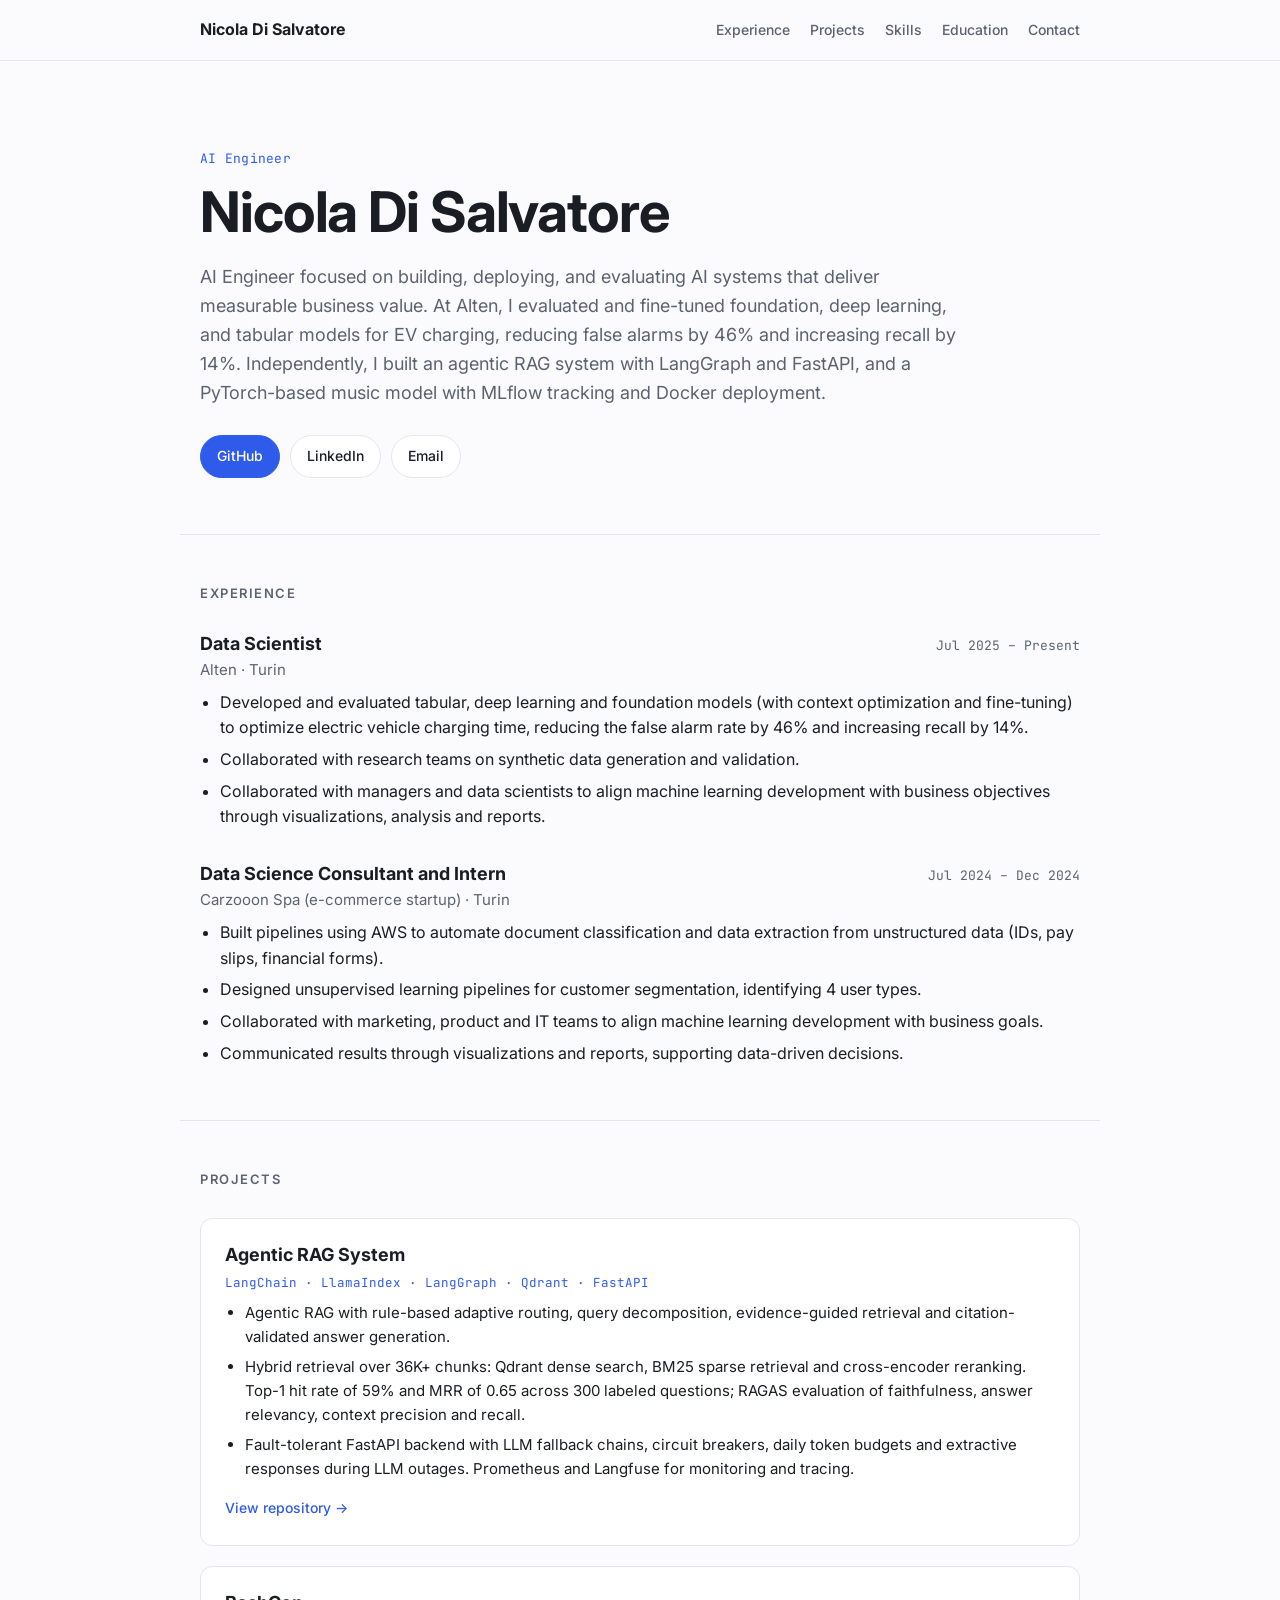
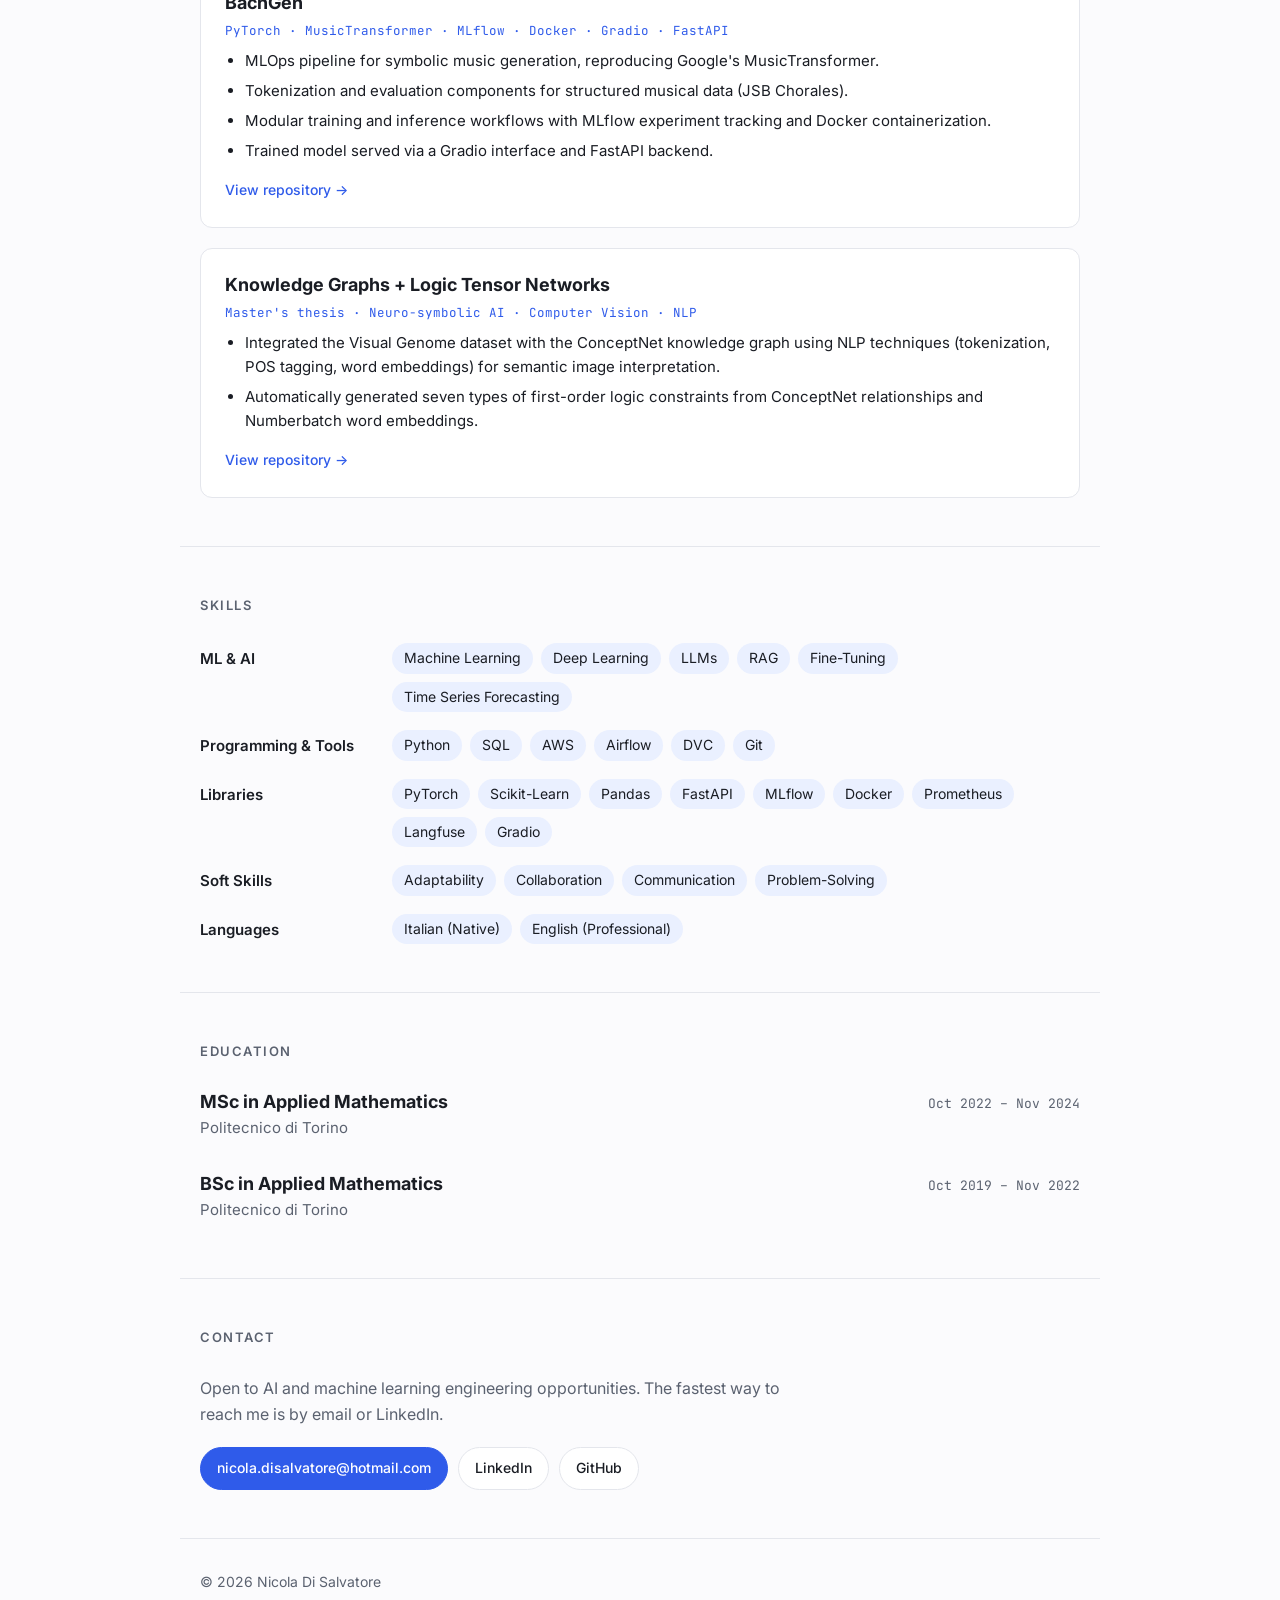
==== index.html @ c32e7ce6 "Added personal website" ====
<!doctype html>
<html lang="en">
<head>
  <meta charset="utf-8">
  <meta name="viewport" content="width=device-width, initial-scale=1">
  <title>Nicola Di Salvatore · AI Engineer</title>
  <meta name="description" content="Nicola Di Salvatore: AI Engineer building, deploying and evaluating AI systems. Data Scientist at Alten, MSc in Applied Mathematics (Politecnico di Torino).">
  <meta property="og:title" content="Nicola Di Salvatore · AI Engineer">
  <meta property="og:description" content="AI Engineer building, deploying and evaluating AI systems: agentic RAG, deep learning, MLOps.">
  <meta property="og:type" content="website">
  <link rel="icon" href="data:image/svg+xml,<svg xmlns='http://www.w3.org/2000/svg' viewBox='0 0 64 64'><rect width='64' height='64' rx='14' fill='%232f5bea'/><text x='50%25' y='54%25' dominant-baseline='middle' text-anchor='middle' font-family='Arial,sans-serif' font-size='28' font-weight='700' fill='white'>ND</text></svg>">
  <link rel="preconnect" href="https://fonts.googleapis.com">
  <link rel="preconnect" href="https://fonts.gstatic.com" crossorigin>
  <link href="https://fonts.googleapis.com/css2?family=Inter:wght@400;500;600;700&family=JetBrains+Mono:wght@500&display=swap" rel="stylesheet">
  <link rel="stylesheet" href="style.css">
</head>
<body>
  <header class="site-header">
    <nav class="nav wrap">
      <a class="brand" href="#top">Nicola Di Salvatore</a>
      <ul class="nav-links">
        <li><a href="#experience">Experience</a></li>
        <li><a href="#projects">Projects</a></li>
        <li><a href="#skills">Skills</a></li>
        <li><a href="#education">Education</a></li>
        <li><a href="#contact">Contact</a></li>
      </ul>
    </nav>
  </header>

  <main id="top">
    <section class="hero wrap">
      <p class="eyebrow">AI Engineer</p>
      <h1>Nicola Di Salvatore</h1>
      <p class="lead">
        AI Engineer focused on building, deploying, and evaluating AI systems that deliver measurable business value.
        At Alten, I evaluated and fine-tuned foundation, deep learning, and tabular models for EV charging,
        reducing false alarms by 46% and increasing recall by 14%. Independently, I built an agentic RAG system
        with LangGraph and FastAPI, and a PyTorch-based music model with MLflow tracking and Docker deployment.
      </p>
      <div class="cta">
        <a class="btn primary" href="https://github.com/NicolaDiSalvatore" target="_blank" rel="noopener">GitHub</a>
        <a class="btn" href="https://www.linkedin.com/in/nicola-di-salvatore/" target="_blank" rel="noopener">LinkedIn</a>
        <a class="btn" href="mailto:nicola.disalvatore@hotmail.com">Email</a>
      </div>
    </section>

    <section id="experience" class="section wrap">
      <h2>Experience</h2>

      <article class="entry">
        <div class="entry-head">
          <div>
            <h3>Data Scientist</h3>
            <p class="org">Alten · Turin</p>
          </div>
          <span class="date">Jul 2025 – Present</span>
        </div>
        <ul>
          <li>Developed and evaluated tabular, deep learning and foundation models (with context optimization and fine-tuning) to optimize electric vehicle charging time, reducing the false alarm rate by 46% and increasing recall by 14%.</li>
          <li>Collaborated with research teams on synthetic data generation and validation.</li>
          <li>Collaborated with managers and data scientists to align machine learning development with business objectives through visualizations, analysis and reports.</li>
        </ul>
      </article>

      <article class="entry">
        <div class="entry-head">
          <div>
            <h3>Data Science Consultant and Intern</h3>
            <p class="org">Carzooon Spa (e-commerce startup) · Turin</p>
          </div>
          <span class="date">Jul 2024 – Dec 2024</span>
        </div>
        <ul>
          <li>Built pipelines using AWS to automate document classification and data extraction from unstructured data (IDs, pay slips, financial forms).</li>
          <li>Designed unsupervised learning pipelines for customer segmentation, identifying 4 user types.</li>
          <li>Collaborated with marketing, product and IT teams to align machine learning development with business goals.</li>
          <li>Communicated results through visualizations and reports, supporting data-driven decisions.</li>
        </ul>
      </article>
    </section>

    <section id="projects" class="section wrap">
      <h2>Projects</h2>
      <div class="cards">
        <article class="card">
          <h3><a href="https://github.com/NicolaDiSalvatore/agentic-RAG-system" target="_blank" rel="noopener">Agentic RAG System</a></h3>
          <p class="stack">LangChain · LlamaIndex · LangGraph · Qdrant · FastAPI</p>
          <ul>
            <li>Agentic RAG with rule-based adaptive routing, query decomposition, evidence-guided retrieval and citation-validated answer generation.</li>
            <li>Hybrid retrieval over 36K+ chunks: Qdrant dense search, BM25 sparse retrieval and cross-encoder reranking. Top-1 hit rate of 59% and MRR of 0.65 across 300 labeled questions; RAGAS evaluation of faithfulness, answer relevancy, context precision and recall.</li>
            <li>Fault-tolerant FastAPI backend with LLM fallback chains, circuit breakers, daily token budgets and extractive responses during LLM outages. Prometheus and Langfuse for monitoring and tracing.</li>
          </ul>
          <a class="repo" href="https://github.com/NicolaDiSalvatore/agentic-RAG-system" target="_blank" rel="noopener">View repository →</a>
        </article>

        <article class="card">
          <h3><a href="https://github.com/NicolaDiSalvatore/BachGen" target="_blank" rel="noopener">BachGen</a></h3>
          <p class="stack">PyTorch · MusicTransformer · MLflow · Docker · Gradio · FastAPI</p>
          <ul>
            <li>MLOps pipeline for symbolic music generation, reproducing Google's MusicTransformer.</li>
            <li>Tokenization and evaluation components for structured musical data (JSB Chorales).</li>
            <li>Modular training and inference workflows with MLflow experiment tracking and Docker containerization.</li>
            <li>Trained model served via a Gradio interface and FastAPI backend.</li>
          </ul>
          <a class="repo" href="https://github.com/NicolaDiSalvatore/BachGen" target="_blank" rel="noopener">View repository →</a>
        </article>

        <article class="card">
          <h3><a href="https://github.com/NicolaDiSalvatore/integrating-knowledge-graphs-with-logic-tensor-networks" target="_blank" rel="noopener">Knowledge Graphs + Logic Tensor Networks</a></h3>
          <p class="stack">Master's thesis · Neuro-symbolic AI · Computer Vision · NLP</p>
          <ul>
            <li>Integrated the Visual Genome dataset with the ConceptNet knowledge graph using NLP techniques (tokenization, POS tagging, word embeddings) for semantic image interpretation.</li>
            <li>Automatically generated seven types of first-order logic constraints from ConceptNet relationships and Numberbatch word embeddings.</li>
          </ul>
          <a class="repo" href="https://github.com/NicolaDiSalvatore/integrating-knowledge-graphs-with-logic-tensor-networks" target="_blank" rel="noopener">View repository →</a>
        </article>
      </div>
    </section>

    <section id="skills" class="section wrap">
      <h2>Skills</h2>
      <dl class="skills">
        <div><dt>ML &amp; AI</dt><dd><span>Machine Learning</span><span>Deep Learning</span><span>LLMs</span><span>RAG</span><span>Fine-Tuning</span><span>Time Series Forecasting</span></dd></div>
        <div><dt>Programming &amp; Tools</dt><dd><span>Python</span><span>SQL</span><span>AWS</span><span>Airflow</span><span>DVC</span><span>Git</span></dd></div>
        <div><dt>Libraries</dt><dd><span>PyTorch</span><span>Scikit-Learn</span><span>Pandas</span><span>FastAPI</span><span>MLflow</span><span>Docker</span><span>Prometheus</span><span>Langfuse</span><span>Gradio</span></dd></div>
        <div><dt>Soft Skills</dt><dd><span>Adaptability</span><span>Collaboration</span><span>Communication</span><span>Problem-Solving</span></dd></div>
        <div><dt>Languages</dt><dd><span>Italian (Native)</span><span>English (Professional)</span></dd></div>
      </dl>
    </section>

    <section id="education" class="section wrap">
      <h2>Education</h2>
      <article class="entry">
        <div class="entry-head">
          <div>
            <h3>MSc in Applied Mathematics</h3>
            <p class="org">Politecnico di Torino</p>
          </div>
          <span class="date">Oct 2022 – Nov 2024</span>
        </div>
      </article>
      <article class="entry">
        <div class="entry-head">
          <div>
            <h3>BSc in Applied Mathematics</h3>
            <p class="org">Politecnico di Torino</p>
          </div>
          <span class="date">Oct 2019 – Nov 2022</span>
        </div>
      </article>
    </section>

    <section id="contact" class="section wrap contact">
      <h2>Contact</h2>
      <p>Open to AI and machine learning engineering opportunities. The fastest way to reach me is by email or LinkedIn.</p>
      <div class="cta">
        <a class="btn primary" href="mailto:nicola.disalvatore@hotmail.com">nicola.disalvatore@hotmail.com</a>
        <a class="btn" href="https://www.linkedin.com/in/nicola-di-salvatore/" target="_blank" rel="noopener">LinkedIn</a>
        <a class="btn" href="https://github.com/NicolaDiSalvatore" target="_blank" rel="noopener">GitHub</a>
      </div>
    </section>
  </main>

  <footer class="footer wrap">
    <p>© <span id="year">2026</span> Nicola Di Salvatore</p>
  </footer>

  <script>document.getElementById('year').textContent = new Date().getFullYear();</script>
</body>
</html>
---- style.css ----
:root {
  --bg: #fbfbfd;
  --surface: #ffffff;
  --text: #1a1d24;
  --muted: #5b6270;
  --border: #e4e6ec;
  --accent: #2f5bea;
  --accent-soft: #eaf0ff;
  --radius: 12px;
  color-scheme: light;
}

@media (prefers-color-scheme: dark) {
  :root {
    --bg: #0f1115;
    --surface: #171a21;
    --text: #e8eaf0;
    --muted: #9aa1b0;
    --border: #262a34;
    --accent: #7c9cff;
    --accent-soft: #1d2540;
    color-scheme: dark;
  }
}

* { box-sizing: border-box; }

html { scroll-behavior: smooth; scroll-padding-top: 72px; }

body {
  margin: 0;
  background: var(--bg);
  color: var(--text);
  font-family: Inter, system-ui, -apple-system, "Segoe UI", Roboto, sans-serif;
  font-size: 16px;
  line-height: 1.6;
  -webkit-font-smoothing: antialiased;
}

a { color: var(--accent); text-decoration: none; }
a:hover { text-decoration: underline; }

.wrap { max-width: 920px; margin: 0 auto; padding: 0 20px; }

/* Header */
.site-header {
  position: sticky; top: 0; z-index: 10;
  background: color-mix(in srgb, var(--bg) 85%, transparent);
  backdrop-filter: blur(8px);
  border-bottom: 1px solid var(--border);
}
.nav { display: flex; align-items: center; justify-content: space-between; height: 60px; gap: 16px; }
.brand { font-weight: 700; color: var(--text); white-space: nowrap; }
.nav-links { display: flex; gap: 20px; list-style: none; margin: 0; padding: 0; }
.nav-links a { color: var(--muted); font-size: 14px; font-weight: 500; }
.nav-links a:hover { color: var(--text); text-decoration: none; }

/* Hero */
.hero { padding: 88px 20px 56px; }
.eyebrow {
  font-family: "JetBrains Mono", ui-monospace, monospace;
  font-size: 13px; color: var(--accent); margin: 0 0 12px; letter-spacing: .02em;
}
h1 { font-size: clamp(36px, 6vw, 56px); line-height: 1.1; margin: 0 0 20px; letter-spacing: -0.02em; }
.lead { font-size: 18px; color: var(--muted); max-width: 70ch; margin: 0 0 28px; }

.cta { display: flex; flex-wrap: wrap; gap: 10px; }
.btn {
  display: inline-block; padding: 9px 16px; border-radius: 999px;
  border: 1px solid var(--border); background: var(--surface);
  color: var(--text); font-weight: 500; font-size: 14px;
  transition: border-color .15s, transform .15s;
}
.btn:hover { border-color: var(--accent); text-decoration: none; transform: translateY(-1px); }
.btn.primary { background: var(--accent); border-color: var(--accent); color: #fff; }
@media (prefers-color-scheme: dark) { .btn.primary { color: #0f1115; } }

/* Sections */
.section { padding: 48px 20px; border-top: 1px solid var(--border); }
h2 {
  font-size: 13px; text-transform: uppercase; letter-spacing: .12em;
  color: var(--muted); margin: 0 0 28px; font-weight: 600;
}
h3 { font-size: 18px; margin: 0; line-height: 1.35; }

.entry { margin-bottom: 32px; }
.entry:last-child { margin-bottom: 0; }
.entry-head { display: flex; justify-content: space-between; align-items: baseline; gap: 16px; margin-bottom: 8px; }
.org { margin: 2px 0 0; color: var(--muted); font-size: 15px; }
.date { font-family: "JetBrains Mono", ui-monospace, monospace; font-size: 13px; color: var(--muted); white-space: nowrap; }
.entry ul, .card ul { margin: 8px 0 0; padding-left: 20px; }
.entry li, .card li { margin-bottom: 6px; }

/* Project cards */
.cards { display: grid; gap: 20px; }
.card {
  background: var(--surface); border: 1px solid var(--border);
  border-radius: var(--radius); padding: 24px;
  transition: border-color .15s;
}
.card:hover { border-color: color-mix(in srgb, var(--accent) 50%, var(--border)); }
.card h3 a { color: var(--text); }
.stack { font-family: "JetBrains Mono", ui-monospace, monospace; font-size: 12.5px; color: var(--accent); margin: 6px 0 4px; }
.card li { font-size: 15px; }
.repo { display: inline-block; margin-top: 10px; font-size: 14px; font-weight: 500; }

/* Skills */
.skills { margin: 0; display: grid; gap: 18px; }
.skills > div { display: grid; grid-template-columns: 180px 1fr; gap: 12px; align-items: start; }
.skills dt { font-weight: 600; font-size: 15px; padding-top: 4px; }
.skills dd { margin: 0; display: flex; flex-wrap: wrap; gap: 8px; }
.skills span {
  background: var(--accent-soft); color: var(--text);
  border-radius: 999px; padding: 4px 12px; font-size: 14px;
}

.contact p { color: var(--muted); max-width: 60ch; margin: 0 0 20px; }

.footer { padding: 32px 20px 48px; color: var(--muted); font-size: 14px; border-top: 1px solid var(--border); }
.footer p { margin: 0; }

/* Mobile */
@media (max-width: 680px) {
  .nav-links { display: none; }
  .hero { padding: 56px 16px 40px; }
  .wrap { padding-left: 16px; padding-right: 16px; }
  .section { padding: 40px 16px; }
  .entry-head { flex-direction: column; gap: 2px; }
  .skills > div { grid-template-columns: 1fr; gap: 8px; }
  .card { padding: 20px; }
}

@media print {
  .site-header, .cta { display: none; }
  body { background: #fff; color: #000; }
  .section { padding: 20px 0; }
}
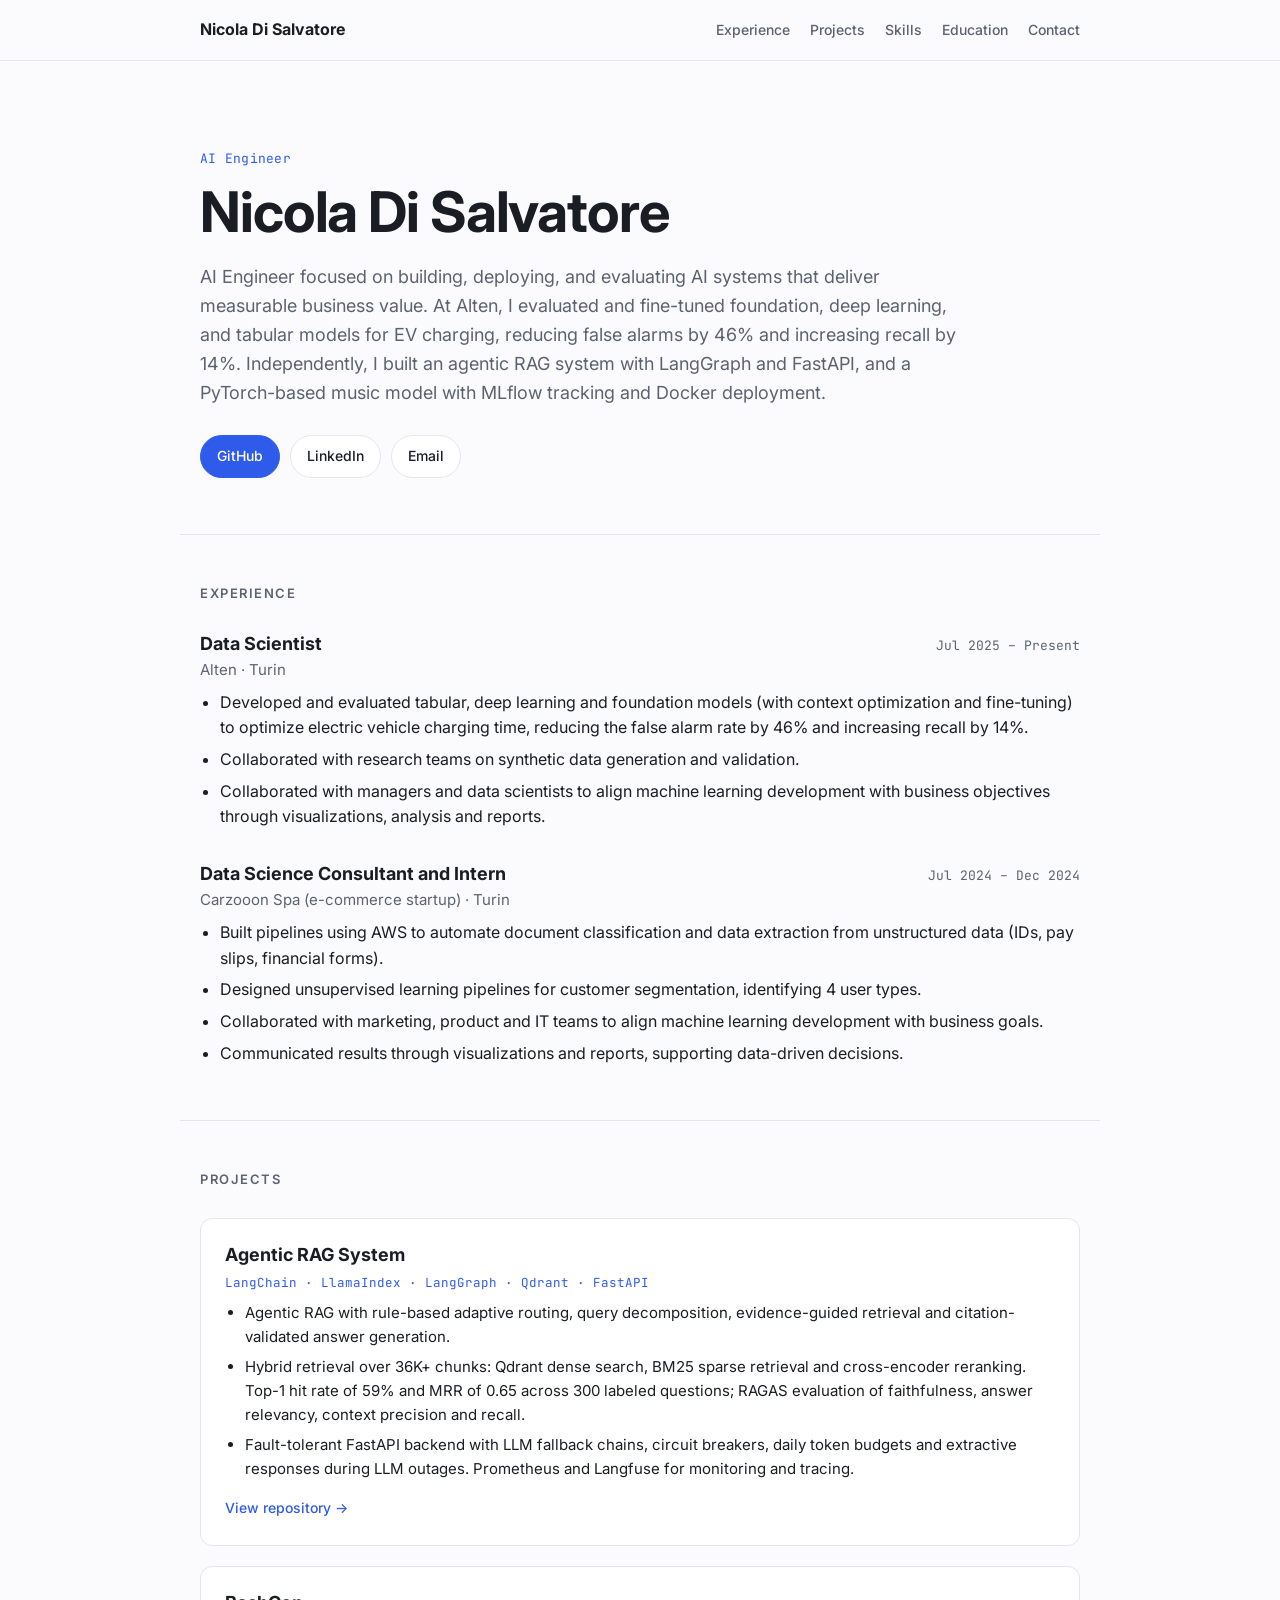
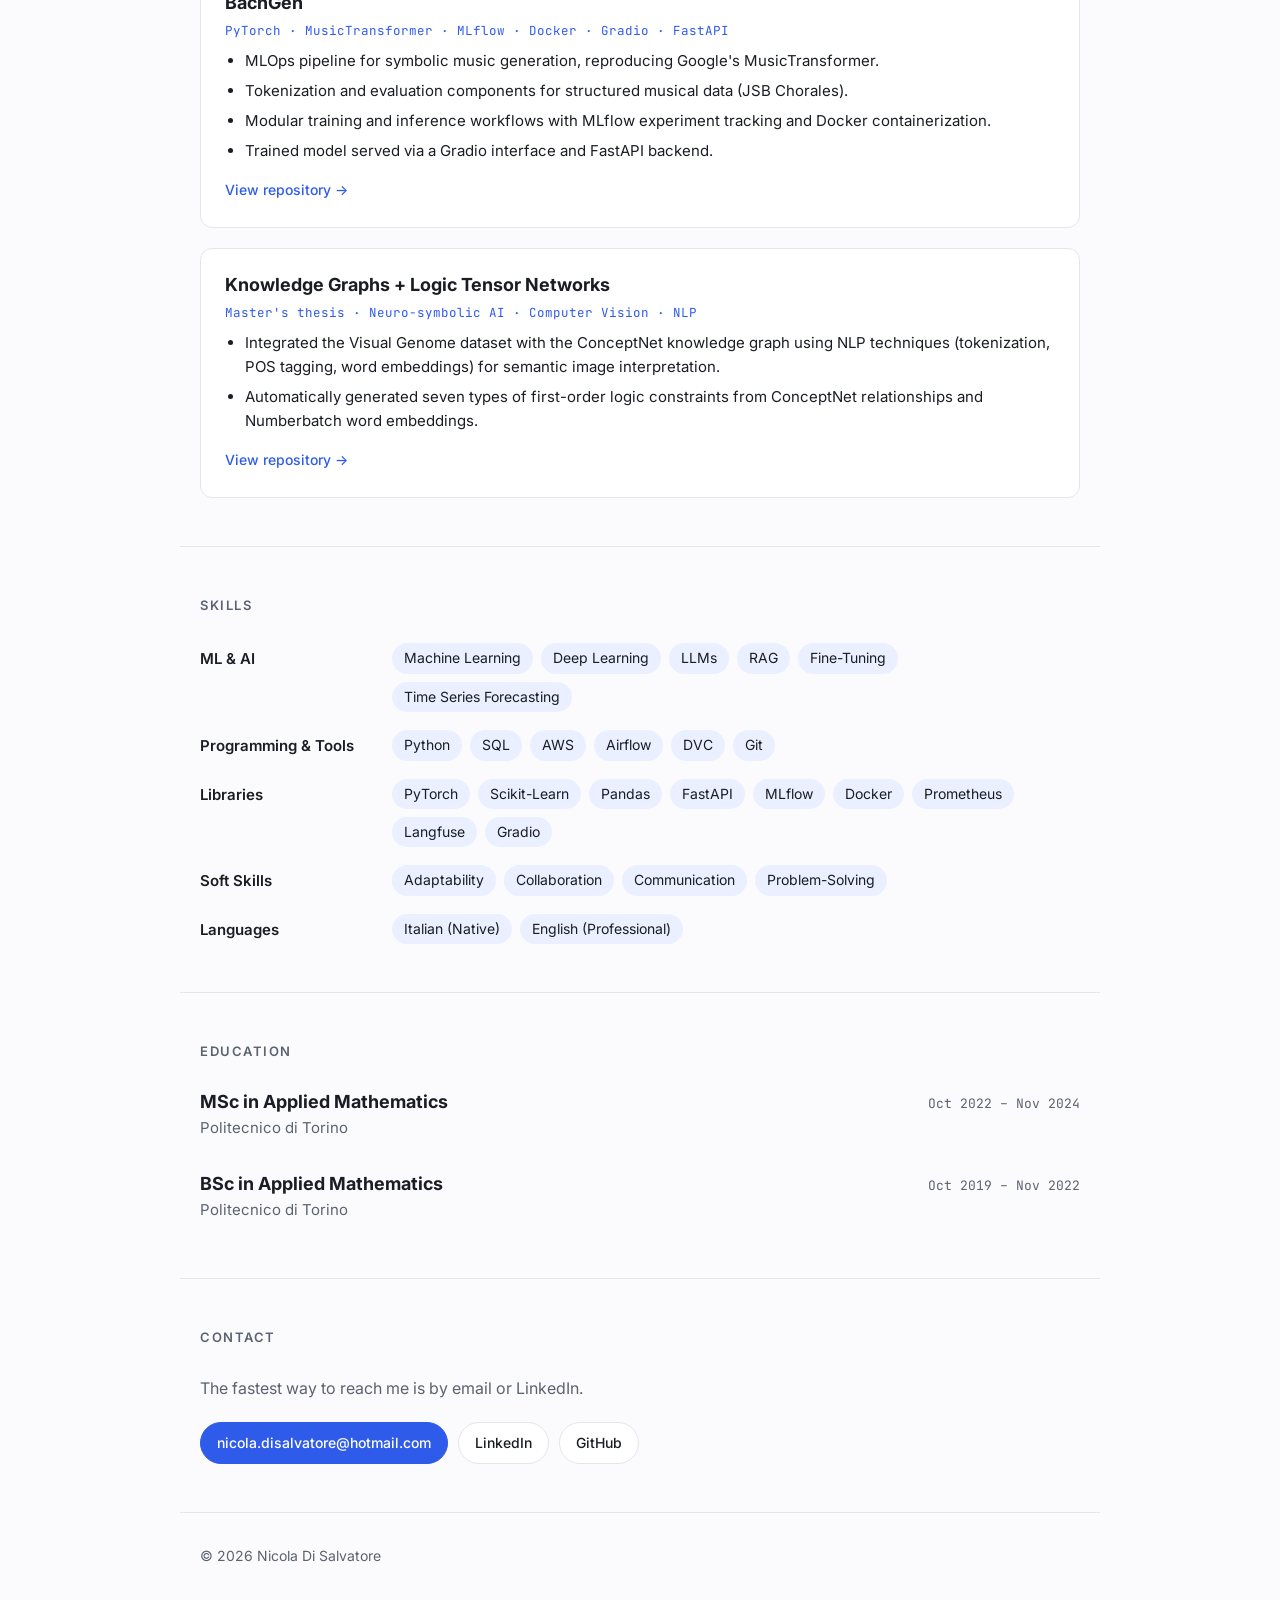
==== commit 5d631795: "Updated website" ====
--- a/index.html
+++ b/index.html
@@ -153,7 +153,7 @@
 
     <section id="contact" class="section wrap contact">
       <h2>Contact</h2>
-      <p>Open to AI and machine learning engineering opportunities. The fastest way to reach me is by email or LinkedIn.</p>
+      <p>The fastest way to reach me is by email or LinkedIn.</p>
       <div class="cta">
         <a class="btn primary" href="mailto:nicola.disalvatore@hotmail.com">nicola.disalvatore@hotmail.com</a>
         <a class="btn" href="https://www.linkedin.com/in/nicola-di-salvatore/" target="_blank" rel="noopener">LinkedIn</a>
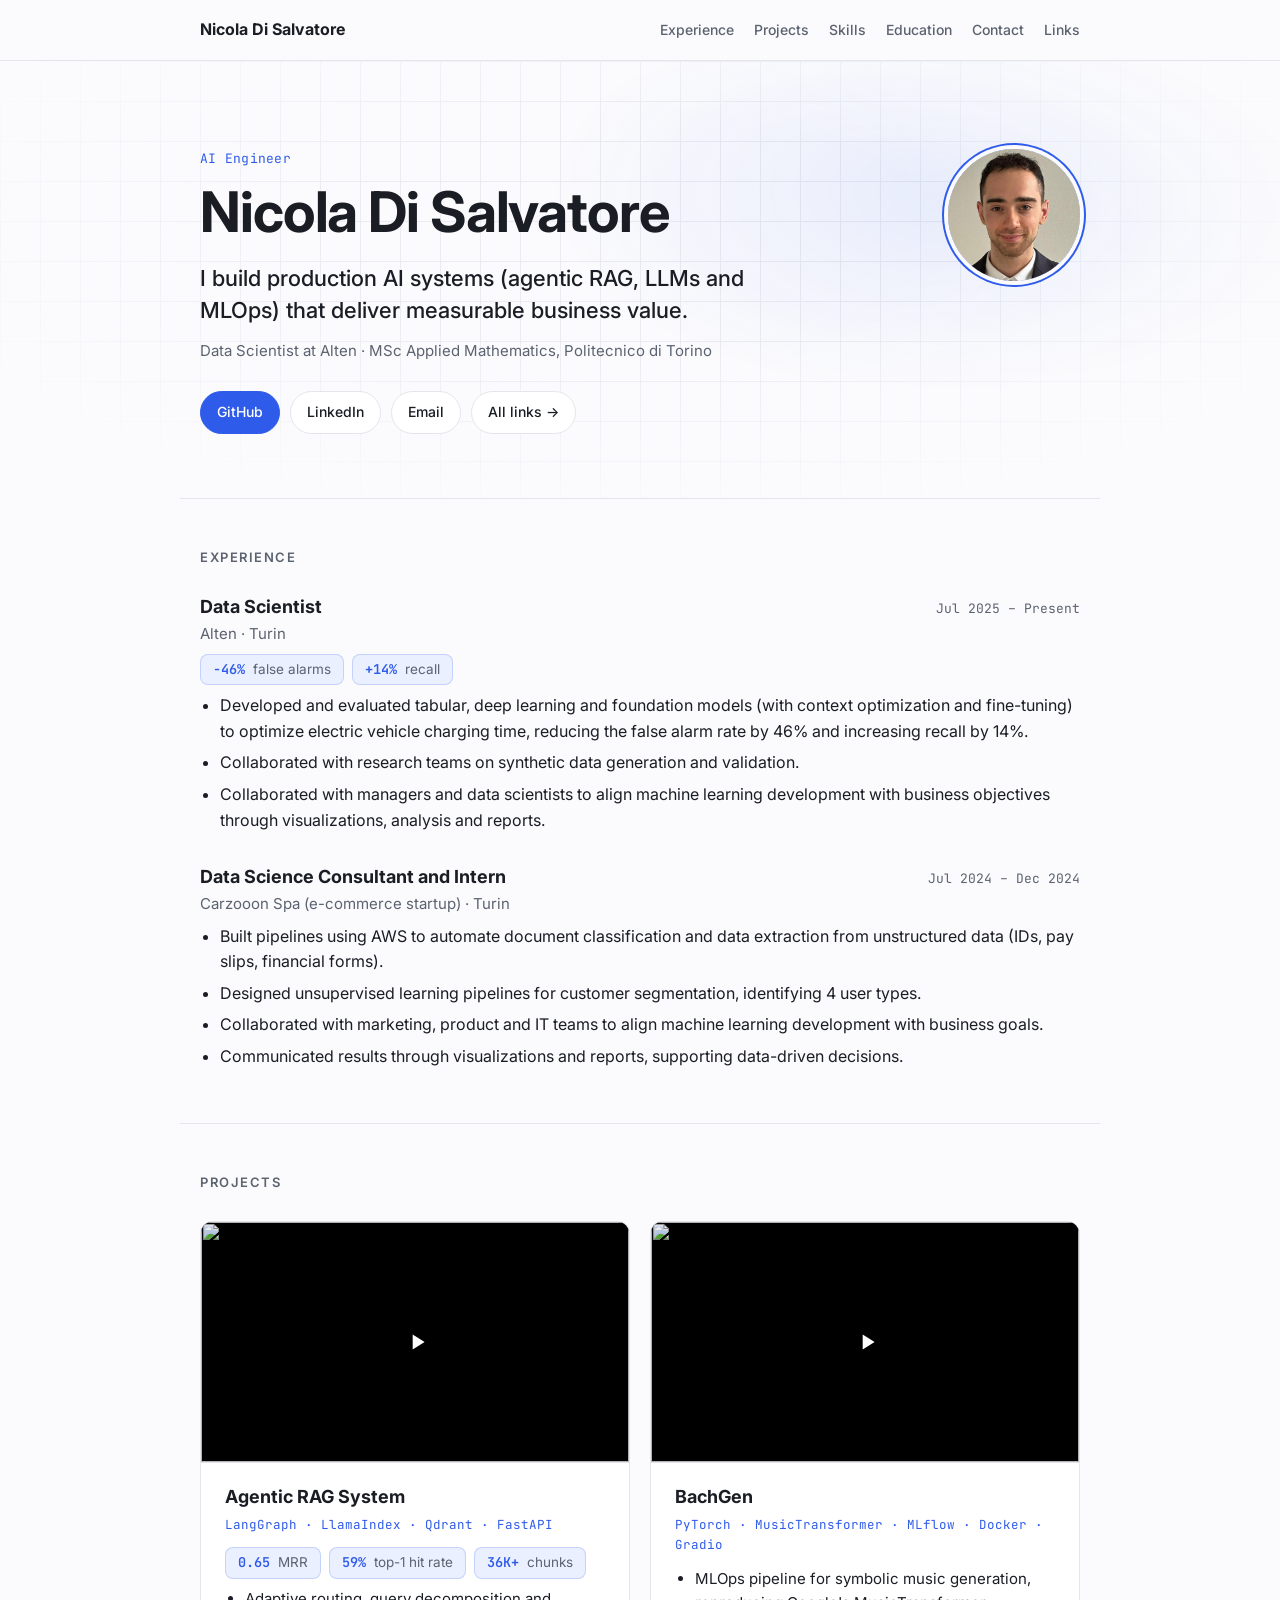
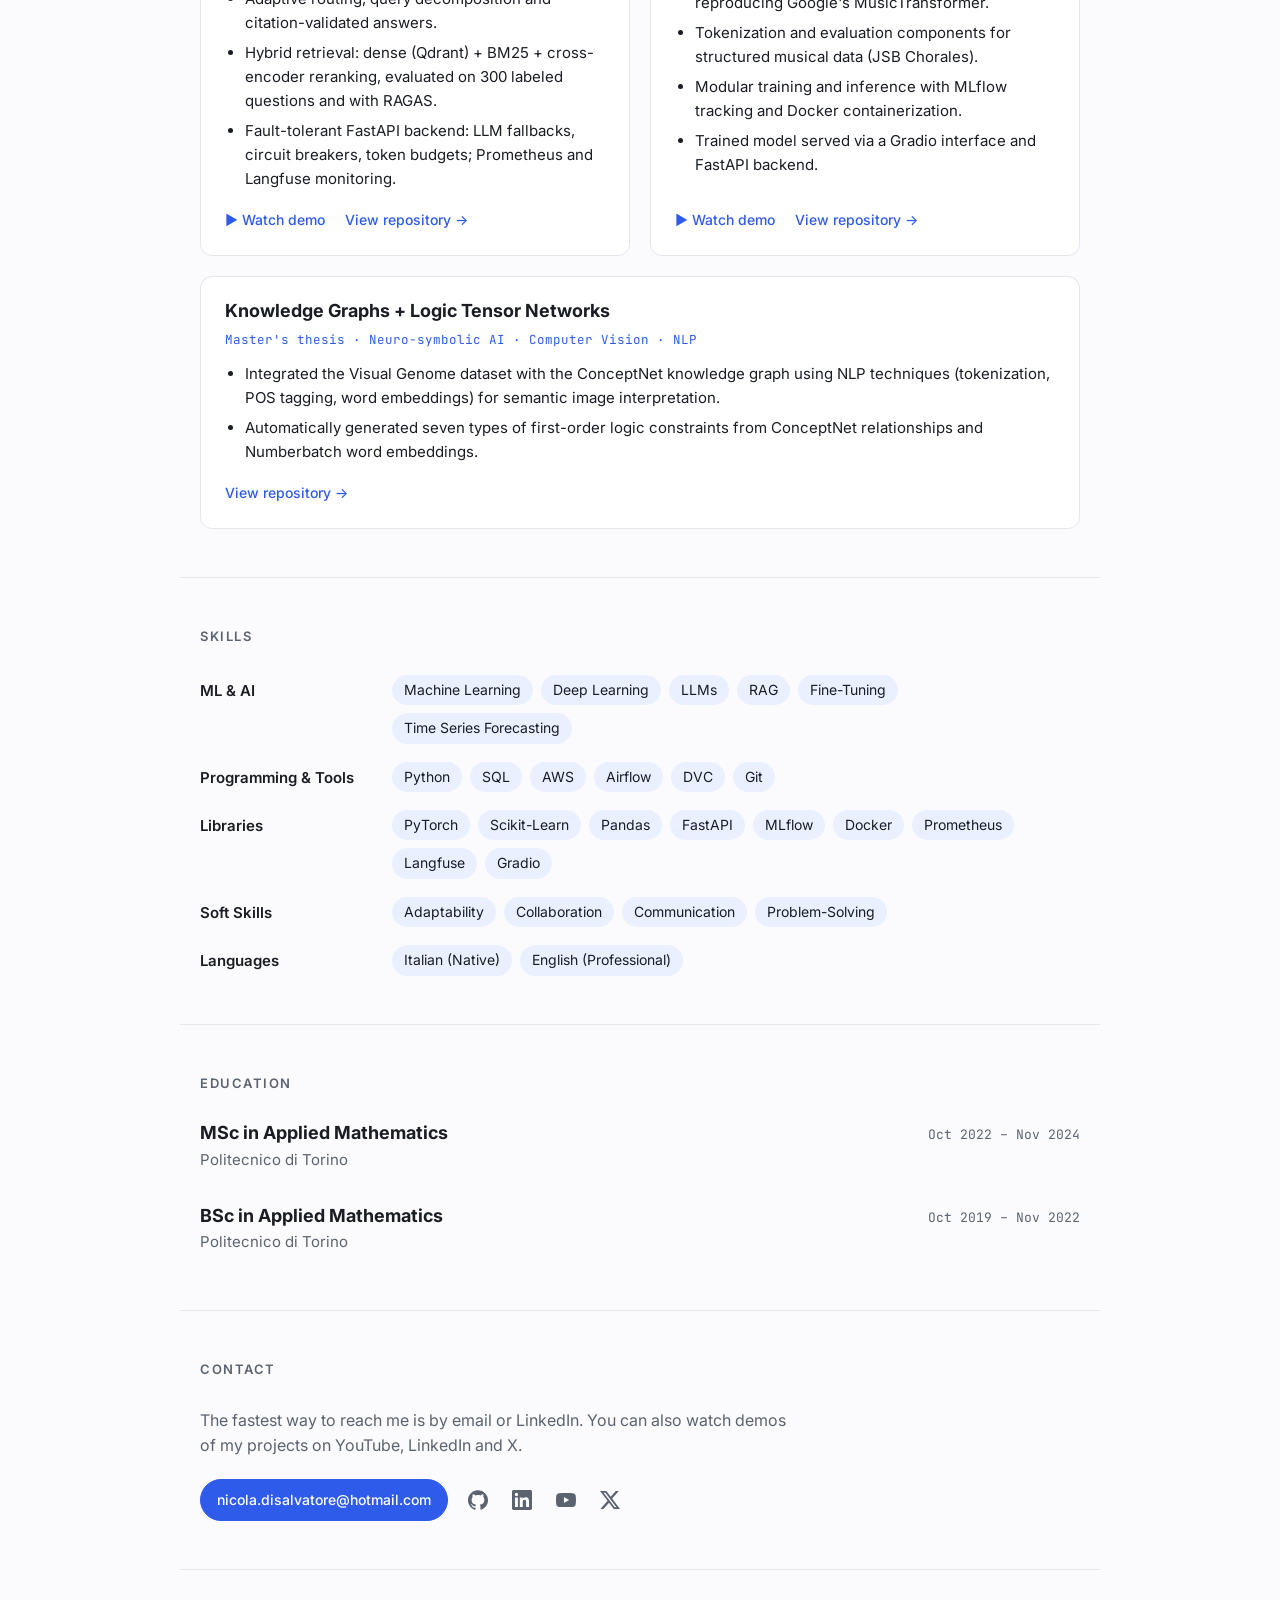
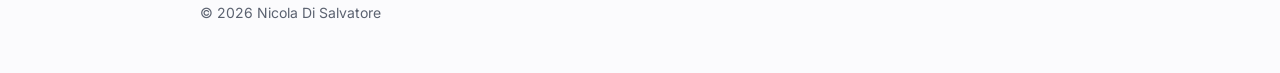
==== commit 83e01129: "Added linktree, added projects demo, improved graphics, synthetized intro, improved link buttons" ====
--- a/index.html
+++ b/index.html
@@ -8,6 +8,11 @@
   <meta property="og:title" content="Nicola Di Salvatore · AI Engineer">
   <meta property="og:description" content="AI Engineer building, deploying and evaluating AI systems: agentic RAG, deep learning, MLOps.">
   <meta property="og:type" content="website">
+  <meta property="og:url" content="https://nicoladisalvatore.github.io/">
+  <meta property="og:image" content="https://nicoladisalvatore.github.io/assets/avatar.jpg">
+  <meta name="twitter:card" content="summary">
+  <meta name="twitter:site" content="@nik_disalvatore">
+  <link rel="canonical" href="https://nicoladisalvatore.github.io/">
   <link rel="icon" href="data:image/svg+xml,<svg xmlns='http://www.w3.org/2000/svg' viewBox='0 0 64 64'><rect width='64' height='64' rx='14' fill='%232f5bea'/><text x='50%25' y='54%25' dominant-baseline='middle' text-anchor='middle' font-family='Arial,sans-serif' font-size='28' font-weight='700' fill='white'>ND</text></svg>">
   <link rel="preconnect" href="https://fonts.googleapis.com">
   <link rel="preconnect" href="https://fonts.gstatic.com" crossorigin>
@@ -24,24 +29,23 @@
         <li><a href="#skills">Skills</a></li>
         <li><a href="#education">Education</a></li>
         <li><a href="#contact">Contact</a></li>
+        <li><a href="links/">Links</a></li>
       </ul>
     </nav>
   </header>
 
   <main id="top">
     <section class="hero wrap">
+      <img class="hero-photo" src="assets/avatar.jpg" alt="Portrait of Nicola Di Salvatore" width="132" height="132">
       <p class="eyebrow">AI Engineer</p>
       <h1>Nicola Di Salvatore</h1>
-      <p class="lead">
-        AI Engineer focused on building, deploying, and evaluating AI systems that deliver measurable business value.
-        At Alten, I evaluated and fine-tuned foundation, deep learning, and tabular models for EV charging,
-        reducing false alarms by 46% and increasing recall by 14%. Independently, I built an agentic RAG system
-        with LangGraph and FastAPI, and a PyTorch-based music model with MLflow tracking and Docker deployment.
-      </p>
+      <p class="lead">I build production AI systems (agentic RAG, LLMs and MLOps) that deliver measurable business value.</p>
+      <p class="sublead">Data Scientist at Alten · MSc Applied Mathematics, Politecnico di Torino</p>
       <div class="cta">
         <a class="btn primary" href="https://github.com/NicolaDiSalvatore" target="_blank" rel="noopener">GitHub</a>
         <a class="btn" href="https://www.linkedin.com/in/nicola-di-salvatore/" target="_blank" rel="noopener">LinkedIn</a>
         <a class="btn" href="mailto:nicola.disalvatore@hotmail.com">Email</a>
+        <a class="btn" href="links/">All links →</a>
       </div>
     </section>
 
@@ -56,6 +60,10 @@
           </div>
           <span class="date">Jul 2025 – Present</span>
         </div>
+        <ul class="metrics" aria-label="Key results">
+          <li><strong>−46%</strong> false alarms</li>
+          <li><strong>+14%</strong> recall</li>
+        </ul>
         <ul>
           <li>Developed and evaluated tabular, deep learning and foundation models (with context optimization and fine-tuning) to optimize electric vehicle charging time, reducing the false alarm rate by 46% and increasing recall by 14%.</li>
           <li>Collaborated with research teams on synthetic data generation and validation.</li>
@@ -84,36 +92,63 @@
       <h2>Projects</h2>
       <div class="cards">
         <article class="card">
-          <h3><a href="https://github.com/NicolaDiSalvatore/agentic-RAG-system" target="_blank" rel="noopener">Agentic RAG System</a></h3>
-          <p class="stack">LangChain · LlamaIndex · LangGraph · Qdrant · FastAPI</p>
-          <ul>
-            <li>Agentic RAG with rule-based adaptive routing, query decomposition, evidence-guided retrieval and citation-validated answer generation.</li>
-            <li>Hybrid retrieval over 36K+ chunks: Qdrant dense search, BM25 sparse retrieval and cross-encoder reranking. Top-1 hit rate of 59% and MRR of 0.65 across 300 labeled questions; RAGAS evaluation of faithfulness, answer relevancy, context precision and recall.</li>
-            <li>Fault-tolerant FastAPI backend with LLM fallback chains, circuit breakers, daily token budgets and extractive responses during LLM outages. Prometheus and Langfuse for monitoring and tracing.</li>
-          </ul>
-          <a class="repo" href="https://github.com/NicolaDiSalvatore/agentic-RAG-system" target="_blank" rel="noopener">View repository →</a>
+          <a class="media" href="https://www.youtube.com/watch?v=PqflWFuLRwY" target="_blank" rel="noopener" aria-label="Watch the Agentic RAG System demo on YouTube">
+            <img src="https://i.ytimg.com/vi/PqflWFuLRwY/hqdefault.jpg" alt="" loading="lazy" width="480" height="270">
+            <span class="play" aria-hidden="true"><svg viewBox="0 0 24 24"><path fill="currentColor" d="M8 5v14l11-7z"/></svg></span>
+          </a>
+          <div class="card-body">
+            <h3><a href="https://github.com/NicolaDiSalvatore/agentic-RAG-system" target="_blank" rel="noopener">Agentic RAG System</a></h3>
+            <p class="stack">LangGraph · LlamaIndex · Qdrant · FastAPI</p>
+            <ul class="metrics" aria-label="Key results">
+              <li><strong>0.65</strong> MRR</li>
+              <li><strong>59%</strong> top-1 hit rate</li>
+              <li><strong>36K+</strong> chunks</li>
+            </ul>
+            <ul>
+              <li>Adaptive routing, query decomposition and citation-validated answers.</li>
+              <li>Hybrid retrieval: dense (Qdrant) + BM25 + cross-encoder reranking, evaluated on 300 labeled questions and with RAGAS.</li>
+              <li>Fault-tolerant FastAPI backend: LLM fallbacks, circuit breakers, token budgets; Prometheus and Langfuse monitoring.</li>
+            </ul>
+            <div class="card-links">
+              <a href="https://www.youtube.com/watch?v=PqflWFuLRwY" target="_blank" rel="noopener">▶ Watch demo</a>
+              <a href="https://github.com/NicolaDiSalvatore/agentic-RAG-system" target="_blank" rel="noopener">View repository →</a>
+            </div>
+          </div>
         </article>
 
         <article class="card">
-          <h3><a href="https://github.com/NicolaDiSalvatore/BachGen" target="_blank" rel="noopener">BachGen</a></h3>
-          <p class="stack">PyTorch · MusicTransformer · MLflow · Docker · Gradio · FastAPI</p>
-          <ul>
-            <li>MLOps pipeline for symbolic music generation, reproducing Google's MusicTransformer.</li>
-            <li>Tokenization and evaluation components for structured musical data (JSB Chorales).</li>
-            <li>Modular training and inference workflows with MLflow experiment tracking and Docker containerization.</li>
-            <li>Trained model served via a Gradio interface and FastAPI backend.</li>
-          </ul>
-          <a class="repo" href="https://github.com/NicolaDiSalvatore/BachGen" target="_blank" rel="noopener">View repository →</a>
+          <a class="media" href="https://www.youtube.com/watch?v=gNyv725rWb0" target="_blank" rel="noopener" aria-label="Watch the BachGen demo on YouTube">
+            <img src="https://i.ytimg.com/vi/gNyv725rWb0/hqdefault.jpg" alt="" loading="lazy" width="480" height="270">
+            <span class="play" aria-hidden="true"><svg viewBox="0 0 24 24"><path fill="currentColor" d="M8 5v14l11-7z"/></svg></span>
+          </a>
+          <div class="card-body">
+            <h3><a href="https://github.com/NicolaDiSalvatore/BachGen" target="_blank" rel="noopener">BachGen</a></h3>
+            <p class="stack">PyTorch · MusicTransformer · MLflow · Docker · Gradio</p>
+            <ul>
+              <li>MLOps pipeline for symbolic music generation, reproducing Google's MusicTransformer.</li>
+              <li>Tokenization and evaluation components for structured musical data (JSB Chorales).</li>
+              <li>Modular training and inference with MLflow tracking and Docker containerization.</li>
+              <li>Trained model served via a Gradio interface and FastAPI backend.</li>
+            </ul>
+            <div class="card-links">
+              <a href="https://www.youtube.com/watch?v=gNyv725rWb0" target="_blank" rel="noopener">▶ Watch demo</a>
+              <a href="https://github.com/NicolaDiSalvatore/BachGen" target="_blank" rel="noopener">View repository →</a>
+            </div>
+          </div>
         </article>
 
-        <article class="card">
-          <h3><a href="https://github.com/NicolaDiSalvatore/integrating-knowledge-graphs-with-logic-tensor-networks" target="_blank" rel="noopener">Knowledge Graphs + Logic Tensor Networks</a></h3>
-          <p class="stack">Master's thesis · Neuro-symbolic AI · Computer Vision · NLP</p>
-          <ul>
-            <li>Integrated the Visual Genome dataset with the ConceptNet knowledge graph using NLP techniques (tokenization, POS tagging, word embeddings) for semantic image interpretation.</li>
-            <li>Automatically generated seven types of first-order logic constraints from ConceptNet relationships and Numberbatch word embeddings.</li>
-          </ul>
-          <a class="repo" href="https://github.com/NicolaDiSalvatore/integrating-knowledge-graphs-with-logic-tensor-networks" target="_blank" rel="noopener">View repository →</a>
+        <article class="card wide">
+          <div class="card-body">
+            <h3><a href="https://github.com/NicolaDiSalvatore/integrating-knowledge-graphs-with-logic-tensor-networks" target="_blank" rel="noopener">Knowledge Graphs + Logic Tensor Networks</a></h3>
+            <p class="stack">Master's thesis · Neuro-symbolic AI · Computer Vision · NLP</p>
+            <ul>
+              <li>Integrated the Visual Genome dataset with the ConceptNet knowledge graph using NLP techniques (tokenization, POS tagging, word embeddings) for semantic image interpretation.</li>
+              <li>Automatically generated seven types of first-order logic constraints from ConceptNet relationships and Numberbatch word embeddings.</li>
+            </ul>
+            <div class="card-links">
+              <a href="https://github.com/NicolaDiSalvatore/integrating-knowledge-graphs-with-logic-tensor-networks" target="_blank" rel="noopener">View repository →</a>
+            </div>
+          </div>
         </article>
       </div>
     </section>
@@ -153,11 +188,15 @@
 
     <section id="contact" class="section wrap contact">
       <h2>Contact</h2>
-      <p>The fastest way to reach me is by email or LinkedIn.</p>
+      <p>The fastest way to reach me is by email or LinkedIn. You can also watch demos of my projects on YouTube, LinkedIn and X.</p>
       <div class="cta">
         <a class="btn primary" href="mailto:nicola.disalvatore@hotmail.com">nicola.disalvatore@hotmail.com</a>
-        <a class="btn" href="https://www.linkedin.com/in/nicola-di-salvatore/" target="_blank" rel="noopener">LinkedIn</a>
-        <a class="btn" href="https://github.com/NicolaDiSalvatore" target="_blank" rel="noopener">GitHub</a>
+        <span class="socials">
+          <a href="https://github.com/NicolaDiSalvatore" target="_blank" rel="noopener" aria-label="GitHub" title="GitHub"><svg viewBox="0 0 24 24" aria-hidden="true"><path fill="currentColor" d="M12 .297c-6.63 0-12 5.373-12 12 0 5.303 3.438 9.8 8.205 11.385.6.113.82-.258.82-.577 0-.285-.01-1.04-.015-2.04-3.338.724-4.042-1.61-4.042-1.61C4.422 18.07 3.633 17.7 3.633 17.7c-1.087-.744.084-.729.084-.729 1.205.084 1.838 1.236 1.838 1.236 1.07 1.835 2.809 1.305 3.495.998.108-.776.417-1.305.76-1.605-2.665-.3-5.466-1.332-5.466-5.93 0-1.31.465-2.38 1.235-3.22-.135-.303-.54-1.523.105-3.176 0 0 1.005-.322 3.3 1.23.96-.267 1.98-.399 3-.405 1.02.006 2.04.138 3 .405 2.28-1.552 3.285-1.23 3.285-1.23.645 1.653.24 2.873.12 3.176.765.84 1.23 1.91 1.23 3.22 0 4.61-2.805 5.625-5.475 5.92.42.36.81 1.096.81 2.22 0 1.606-.015 2.896-.015 3.286 0 .315.21.69.825.57C20.565 22.092 24 17.592 24 12.297c0-6.627-5.373-12-12-12"/></svg></a>
+          <a href="https://www.linkedin.com/in/nicola-di-salvatore/" target="_blank" rel="noopener" aria-label="LinkedIn" title="LinkedIn"><svg viewBox="0 0 24 24" aria-hidden="true"><path fill="currentColor" d="M20.447 20.452h-3.554v-5.569c0-1.328-.027-3.037-1.852-3.037-1.853 0-2.136 1.445-2.136 2.939v5.667H9.351V9h3.414v1.561h.046c.477-.9 1.637-1.85 3.37-1.85 3.601 0 4.267 2.37 4.267 5.455v6.286ZM5.337 7.433a2.062 2.062 0 1 1 0-4.125 2.062 2.062 0 0 1 0 4.125ZM7.119 20.452H3.555V9h3.564v11.452ZM22.225 0H1.771C.792 0 0 .774 0 1.729v20.542C0 23.227.792 24 1.771 24h20.451C23.2 24 24 23.227 24 22.271V1.729C24 .774 23.2 0 22.222 0h.003Z"/></svg></a>
+          <a href="https://www.youtube.com/@nik_disalvatore" target="_blank" rel="noopener" aria-label="YouTube" title="YouTube"><svg viewBox="0 0 24 24" aria-hidden="true"><path fill="currentColor" d="M23.498 6.186a3.016 3.016 0 0 0-2.122-2.136C19.505 3.545 12 3.545 12 3.545s-7.505 0-9.377.505A3.017 3.017 0 0 0 .502 6.186C0 8.07 0 12 0 12s0 3.93.502 5.814a3.016 3.016 0 0 0 2.122 2.136c1.871.505 9.376.505 9.376.505s7.505 0 9.377-.505a3.015 3.015 0 0 0 2.122-2.136C24 15.93 24 12 24 12s0-3.93-.502-5.814ZM9.545 15.568V8.432L15.818 12l-6.273 3.568Z"/></svg></a>
+          <a href="https://x.com/nik_disalvatore" target="_blank" rel="noopener" aria-label="X" title="X"><svg viewBox="0 0 24 24" aria-hidden="true"><path fill="currentColor" d="M18.901 1.153h3.68l-8.04 9.19L24 22.846h-7.406l-5.8-7.584-6.638 7.584H.474l8.6-9.83L0 1.154h7.594l5.243 6.932ZM17.61 20.644h2.039L6.486 3.24H4.298Z"/></svg></a>
+        </span>
       </div>
     </section>
   </main>
--- a/style.css
+++ b/style.css
@@ -56,13 +56,31 @@
 .nav-links a:hover { color: var(--text); text-decoration: none; }
 
 /* Hero */
-.hero { padding: 88px 20px 56px; }
+.hero { padding: 88px 20px 64px; position: relative; isolation: isolate; }
+/* Subtle grid + glow, full-bleed behind the hero */
+.hero::before {
+  content: ""; position: absolute; z-index: -1; top: 0; bottom: 0;
+  left: 50%; width: 100vw; transform: translateX(-50%);
+  background:
+    radial-gradient(600px 300px at 75% 30%, color-mix(in srgb, var(--accent) 14%, transparent), transparent 70%),
+    linear-gradient(var(--border) 1px, transparent 1px) 0 0 / 40px 40px,
+    linear-gradient(90deg, var(--border) 1px, transparent 1px) 0 0 / 40px 40px;
+  -webkit-mask-image: radial-gradient(ellipse 80% 90% at 50% 40%, #000 30%, transparent 75%);
+          mask-image: radial-gradient(ellipse 80% 90% at 50% 40%, #000 30%, transparent 75%);
+  opacity: .7;
+}
+body { overflow-x: clip; }
+.sublead { margin: 0 0 28px; color: var(--muted); font-size: 15px; }
+.hero-photo {
+  float: right; width: 132px; height: 132px; margin: 0 0 16px 32px; border-radius: 50%;
+  object-fit: cover; box-shadow: 0 0 0 4px var(--bg), 0 0 0 6px var(--accent);
+}
 .eyebrow {
   font-family: "JetBrains Mono", ui-monospace, monospace;
   font-size: 13px; color: var(--accent); margin: 0 0 12px; letter-spacing: .02em;
 }
 h1 { font-size: clamp(36px, 6vw, 56px); line-height: 1.1; margin: 0 0 20px; letter-spacing: -0.02em; }
-.lead { font-size: 18px; color: var(--muted); max-width: 70ch; margin: 0 0 28px; }
+.lead { font-size: clamp(19px, 2.4vw, 22px); color: var(--text); max-width: 40ch; margin: 0 0 12px; line-height: 1.45; font-weight: 500; }
 
 .cta { display: flex; flex-wrap: wrap; gap: 10px; }
 .btn {
@@ -91,18 +109,40 @@
 .entry ul, .card ul { margin: 8px 0 0; padding-left: 20px; }
 .entry li, .card li { margin-bottom: 6px; }
 
+/* Metrics */
+.metrics { list-style: none; margin: 10px 0 4px; display: flex; flex-wrap: wrap; gap: 8px; }
+.entry ul.metrics, .card ul.metrics { padding-left: 0; }
+ul.metrics li {
+  margin: 0; padding: 4px 12px; border-radius: 8px; font-size: 13.5px; color: var(--muted);
+  background: var(--accent-soft); border: 1px solid color-mix(in srgb, var(--accent) 20%, transparent);
+}
+.metrics strong { font-family: "JetBrains Mono", ui-monospace, monospace; color: var(--accent); font-weight: 600; margin-right: 4px; }
+
 /* Project cards */
-.cards { display: grid; gap: 20px; }
+.cards { display: grid; gap: 20px; grid-template-columns: repeat(2, minmax(0, 1fr)); }
+.card.wide { grid-column: 1 / -1; }
 .card {
+  display: flex; flex-direction: column; overflow: hidden;
   background: var(--surface); border: 1px solid var(--border);
-  border-radius: var(--radius); padding: 24px;
+  border-radius: var(--radius);
   transition: border-color .15s;
 }
+.card-body { padding: 22px 24px 24px; display: flex; flex-direction: column; flex: 1; }
+.card-links { margin-top: auto; padding-top: 12px; display: flex; gap: 20px; flex-wrap: wrap; font-size: 14px; font-weight: 500; }
+.media { position: relative; display: block; aspect-ratio: 16 / 9; background: #000; overflow: hidden; border-bottom: 1px solid var(--border); }
+.media img { width: 100%; height: 100%; object-fit: cover; display: block; transition: transform .3s, opacity .3s; opacity: .92; }
+.media:hover img { transform: scale(1.03); opacity: 1; }
+.play {
+  position: absolute; inset: 0; margin: auto; width: 56px; height: 56px; border-radius: 50%;
+  display: grid; place-items: center; background: rgba(0,0,0,.6); color: #fff;
+  backdrop-filter: blur(4px); transition: background .15s, transform .15s;
+}
+.play svg { width: 26px; height: 26px; margin-left: 3px; }
+.media:hover .play, .media:focus-visible .play { background: var(--accent); transform: scale(1.06); }
 .card:hover { border-color: color-mix(in srgb, var(--accent) 50%, var(--border)); }
 .card h3 a { color: var(--text); }
 .stack { font-family: "JetBrains Mono", ui-monospace, monospace; font-size: 12.5px; color: var(--accent); margin: 6px 0 4px; }
 .card li { font-size: 15px; }
-.repo { display: inline-block; margin-top: 10px; font-size: 14px; font-weight: 500; }
 
 /* Skills */
 .skills { margin: 0; display: grid; gap: 18px; }
@@ -114,24 +154,70 @@
   border-radius: 999px; padding: 4px 12px; font-size: 14px;
 }
 
+.contact .cta { align-items: center; }
+.socials { display: inline-flex; gap: 4px; }
+.socials a {
+  display: inline-grid; place-items: center; width: 40px; height: 40px;
+  border-radius: 999px; color: var(--muted); transition: color .15s, background .15s;
+}
+.socials a:hover, .socials a:focus-visible { color: var(--accent); background: var(--accent-soft); text-decoration: none; }
+.socials svg { width: 20px; height: 20px; }
 .contact p { color: var(--muted); max-width: 60ch; margin: 0 0 20px; }
 
 .footer { padding: 32px 20px 48px; color: var(--muted); font-size: 14px; border-top: 1px solid var(--border); }
 .footer p { margin: 0; }
+
+/* Link page (/links) */
+.links-page { min-height: 100vh; }
+.lt { max-width: 560px; margin: 0 auto; padding: 56px 16px 40px; }
+.lt-head { text-align: center; margin-bottom: 32px; }
+.avatar {
+  display: block; width: 96px; height: 96px; margin: 0 auto 18px; border-radius: 50%;
+  object-fit: cover; background: var(--accent-soft);
+  box-shadow: 0 0 0 4px var(--bg), 0 0 0 6px var(--accent);
+}
+.lt-head h1 { font-size: 28px; margin: 0 0 6px; }
+.lt-head .eyebrow { margin: 0 0 12px; }
+.lt-bio { color: var(--muted); margin: 0 auto; max-width: 42ch; font-size: 15px; }
+.lt-list { display: grid; gap: 12px; }
+.lt-link {
+  position: relative; display: flex; align-items: center; gap: 14px;
+  padding: 14px 18px; border-radius: var(--radius);
+  background: var(--surface); border: 1px solid var(--border); color: var(--text);
+  transition: border-color .15s, transform .15s;
+}
+.lt-link:hover { border-color: var(--accent); transform: translateY(-2px); text-decoration: none; }
+.lt-link svg { width: 22px; height: 22px; flex: none; color: var(--accent); }
+.lt-text { display: flex; flex-direction: column; min-width: 0; }
+.lt-text strong { font-weight: 600; font-size: 15.5px; }
+.lt-text small { color: var(--muted); font-size: 13px; overflow-wrap: anywhere; }
+.lt-link.featured { border-color: var(--accent); background: var(--accent-soft); padding-top: 22px; }
+.lt-tag {
+  position: absolute; top: -9px; left: 16px; padding: 1px 8px; border-radius: 999px;
+  background: var(--accent); color: #fff;
+  font-family: "JetBrains Mono", ui-monospace, monospace; font-size: 11px; text-transform: uppercase; letter-spacing: .06em;
+}
+@media (prefers-color-scheme: dark) { .lt-tag { color: #0f1115; } }
+.lt-foot { text-align: center; margin-top: 32px; font-size: 14px; }
+.lt-foot a { color: var(--muted); }
 
 /* Mobile */
 @media (max-width: 680px) {
   .nav-links { display: none; }
   .hero { padding: 56px 16px 40px; }
+  .hero-photo { float: none; display: block; width: 96px; height: 96px; margin: 0 0 20px; }
   .wrap { padding-left: 16px; padding-right: 16px; }
   .section { padding: 40px 16px; }
   .entry-head { flex-direction: column; gap: 2px; }
   .skills > div { grid-template-columns: 1fr; gap: 8px; }
-  .card { padding: 20px; }
+  .cards { grid-template-columns: 1fr; }
+  .card-body { padding: 18px 20px 20px; }
 }
 
 @media print {
-  .site-header, .cta { display: none; }
+  .site-header, .cta, .media, .hero::before { display: none; }
+  .cards { grid-template-columns: 1fr; }
+  .hero-photo { width: 96px; height: 96px; box-shadow: none; }
   body { background: #fff; color: #000; }
   .section { padding: 20px 0; }
 }
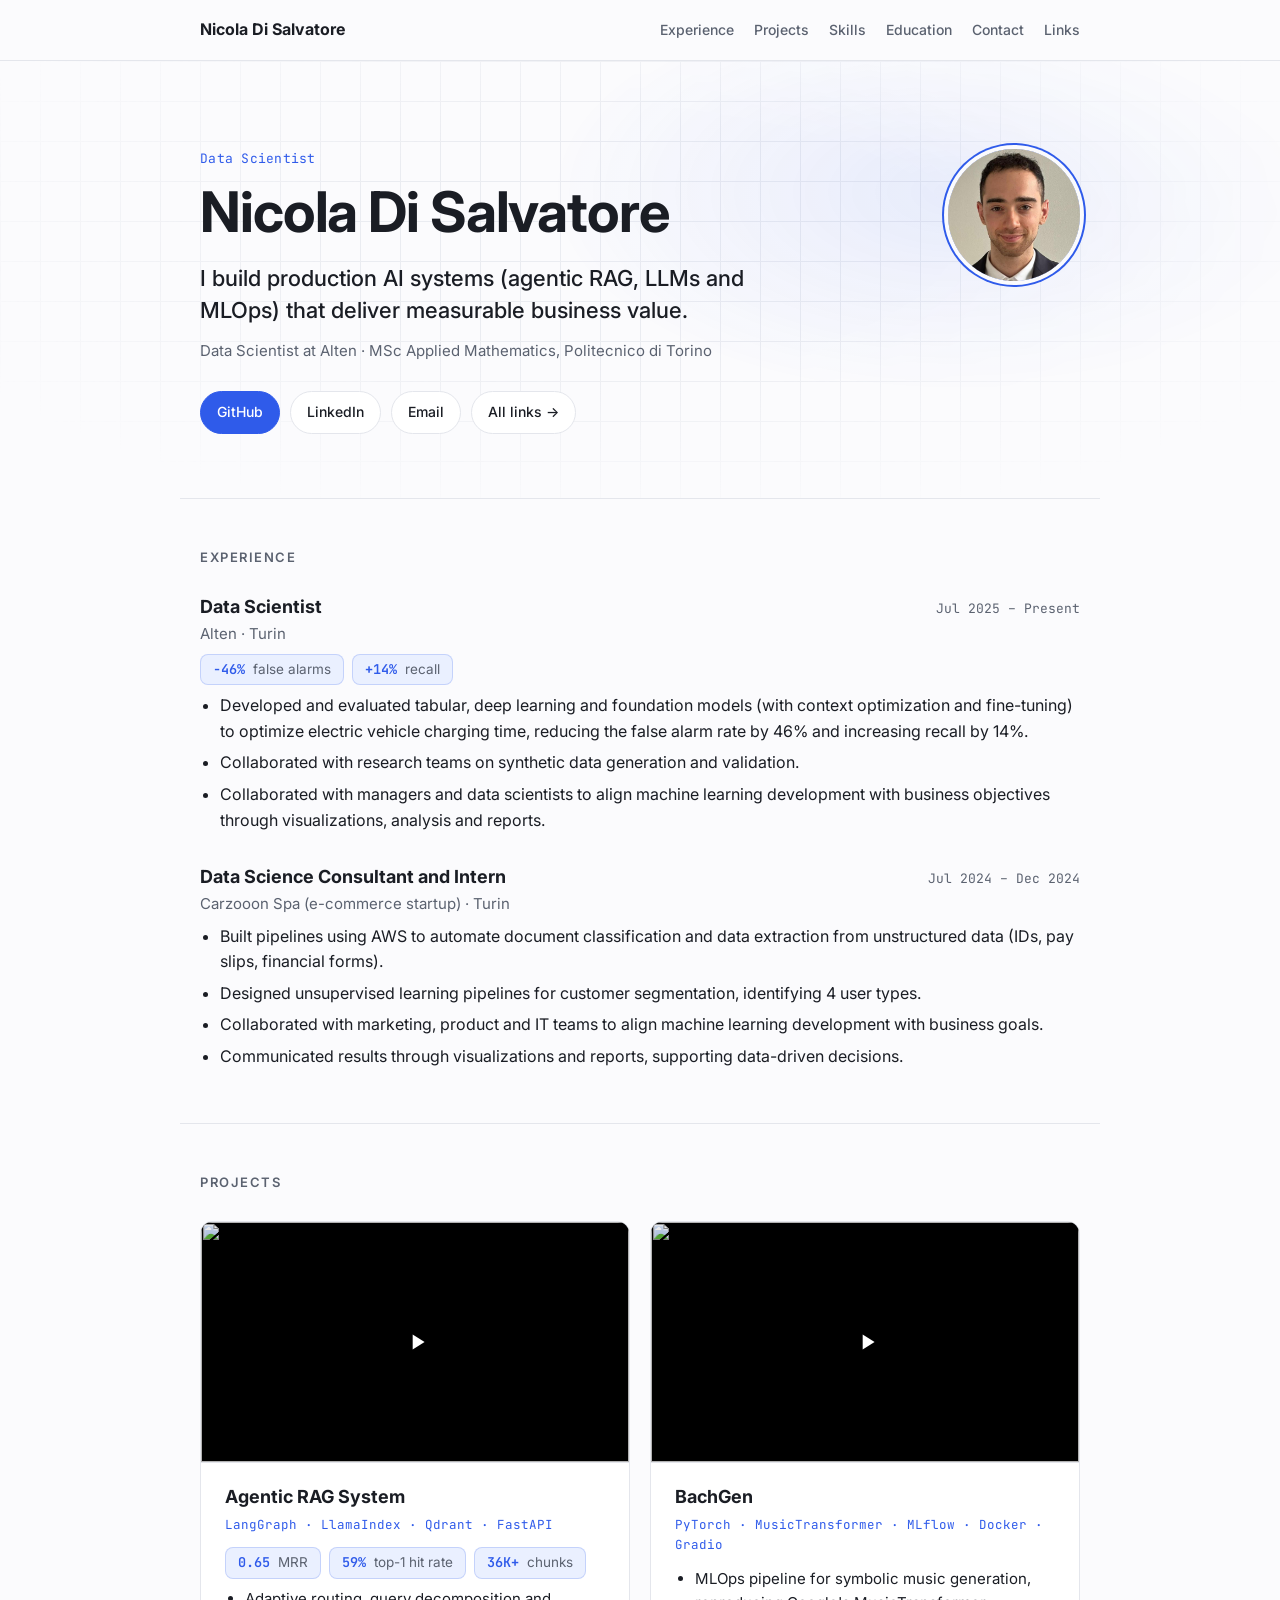
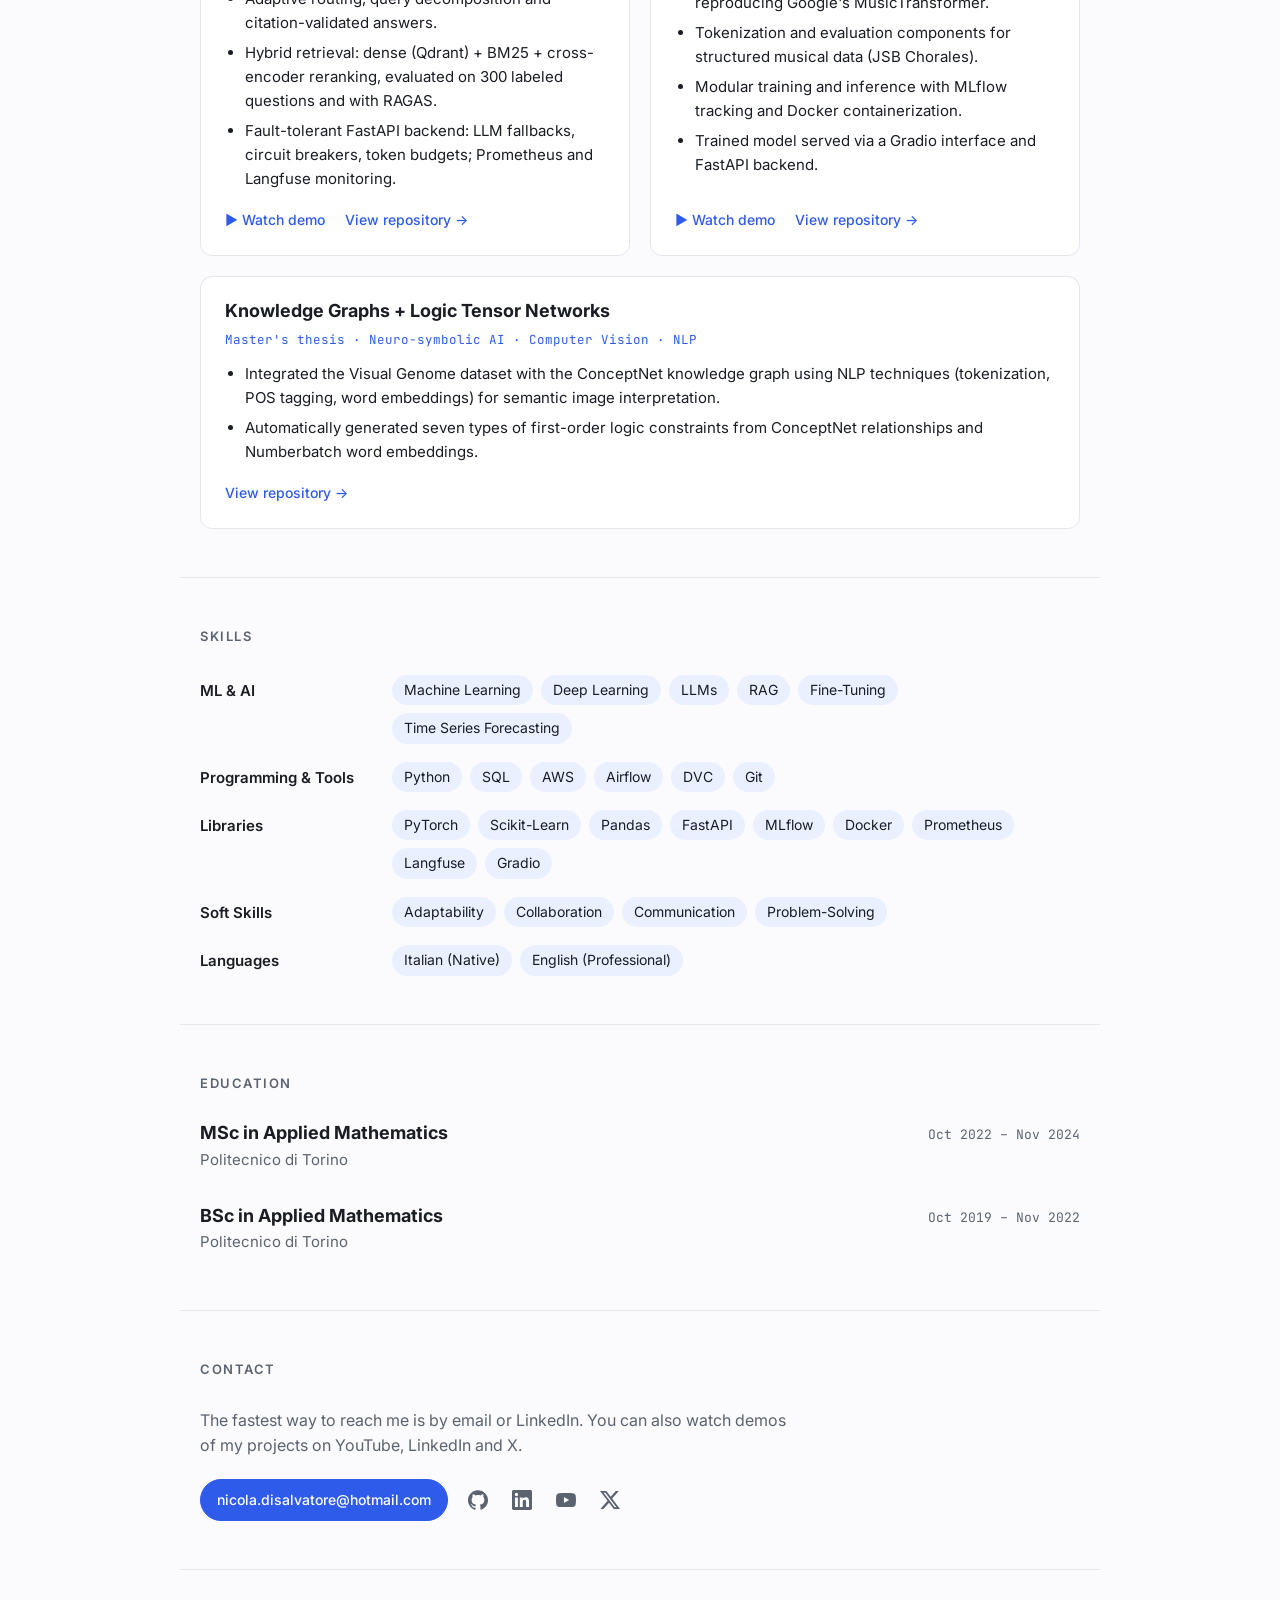
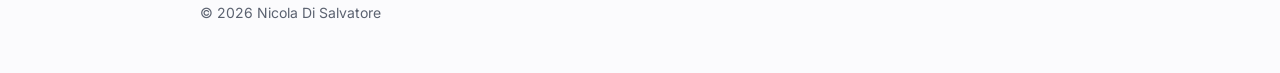
==== commit d0a3ab15: "Updated website" ====
--- a/index.html
+++ b/index.html
@@ -3,10 +3,10 @@
 <head>
   <meta charset="utf-8">
   <meta name="viewport" content="width=device-width, initial-scale=1">
-  <title>Nicola Di Salvatore · AI Engineer</title>
-  <meta name="description" content="Nicola Di Salvatore: AI Engineer building, deploying and evaluating AI systems. Data Scientist at Alten, MSc in Applied Mathematics (Politecnico di Torino).">
-  <meta property="og:title" content="Nicola Di Salvatore · AI Engineer">
-  <meta property="og:description" content="AI Engineer building, deploying and evaluating AI systems: agentic RAG, deep learning, MLOps.">
+  <title>Nicola Di Salvatore · Data Scientist</title>
+  <meta name="description" content="Nicola Di Salvatore: Data Scientist building, deploying and evaluating AI systems. Data Scientist at Alten, MSc in Applied Mathematics (Politecnico di Torino).">
+  <meta property="og:title" content="Nicola Di Salvatore · Data Scientist">
+  <meta property="og:description" content="Data Scientist building, deploying and evaluating AI systems: agentic RAG, deep learning, MLOps.">
   <meta property="og:type" content="website">
   <meta property="og:url" content="https://nicoladisalvatore.github.io/">
   <meta property="og:image" content="https://nicoladisalvatore.github.io/assets/avatar.jpg">
@@ -37,7 +37,7 @@
   <main id="top">
     <section class="hero wrap">
       <img class="hero-photo" src="assets/avatar.jpg" alt="Portrait of Nicola Di Salvatore" width="132" height="132">
-      <p class="eyebrow">AI Engineer</p>
+      <p class="eyebrow">Data Scientist</p>
       <h1>Nicola Di Salvatore</h1>
       <p class="lead">I build production AI systems (agentic RAG, LLMs and MLOps) that deliver measurable business value.</p>
       <p class="sublead">Data Scientist at Alten · MSc Applied Mathematics, Politecnico di Torino</p>
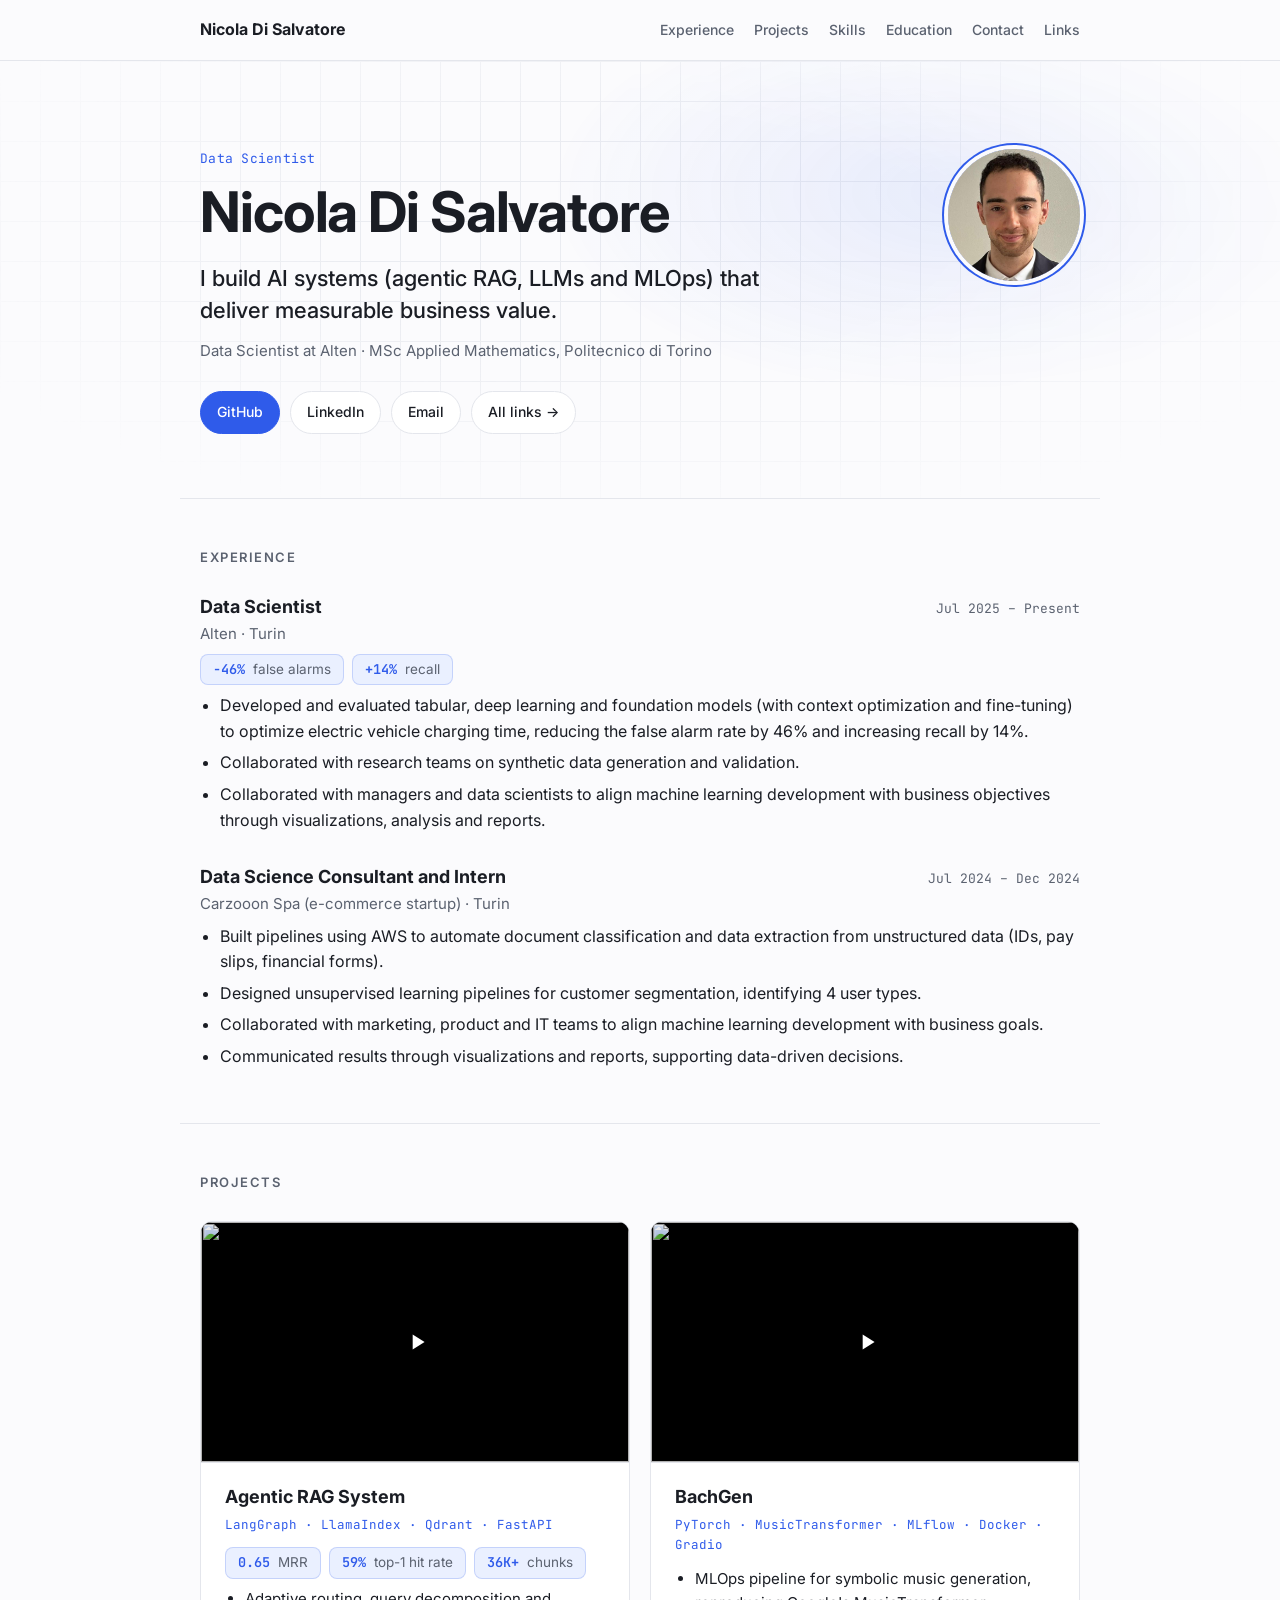
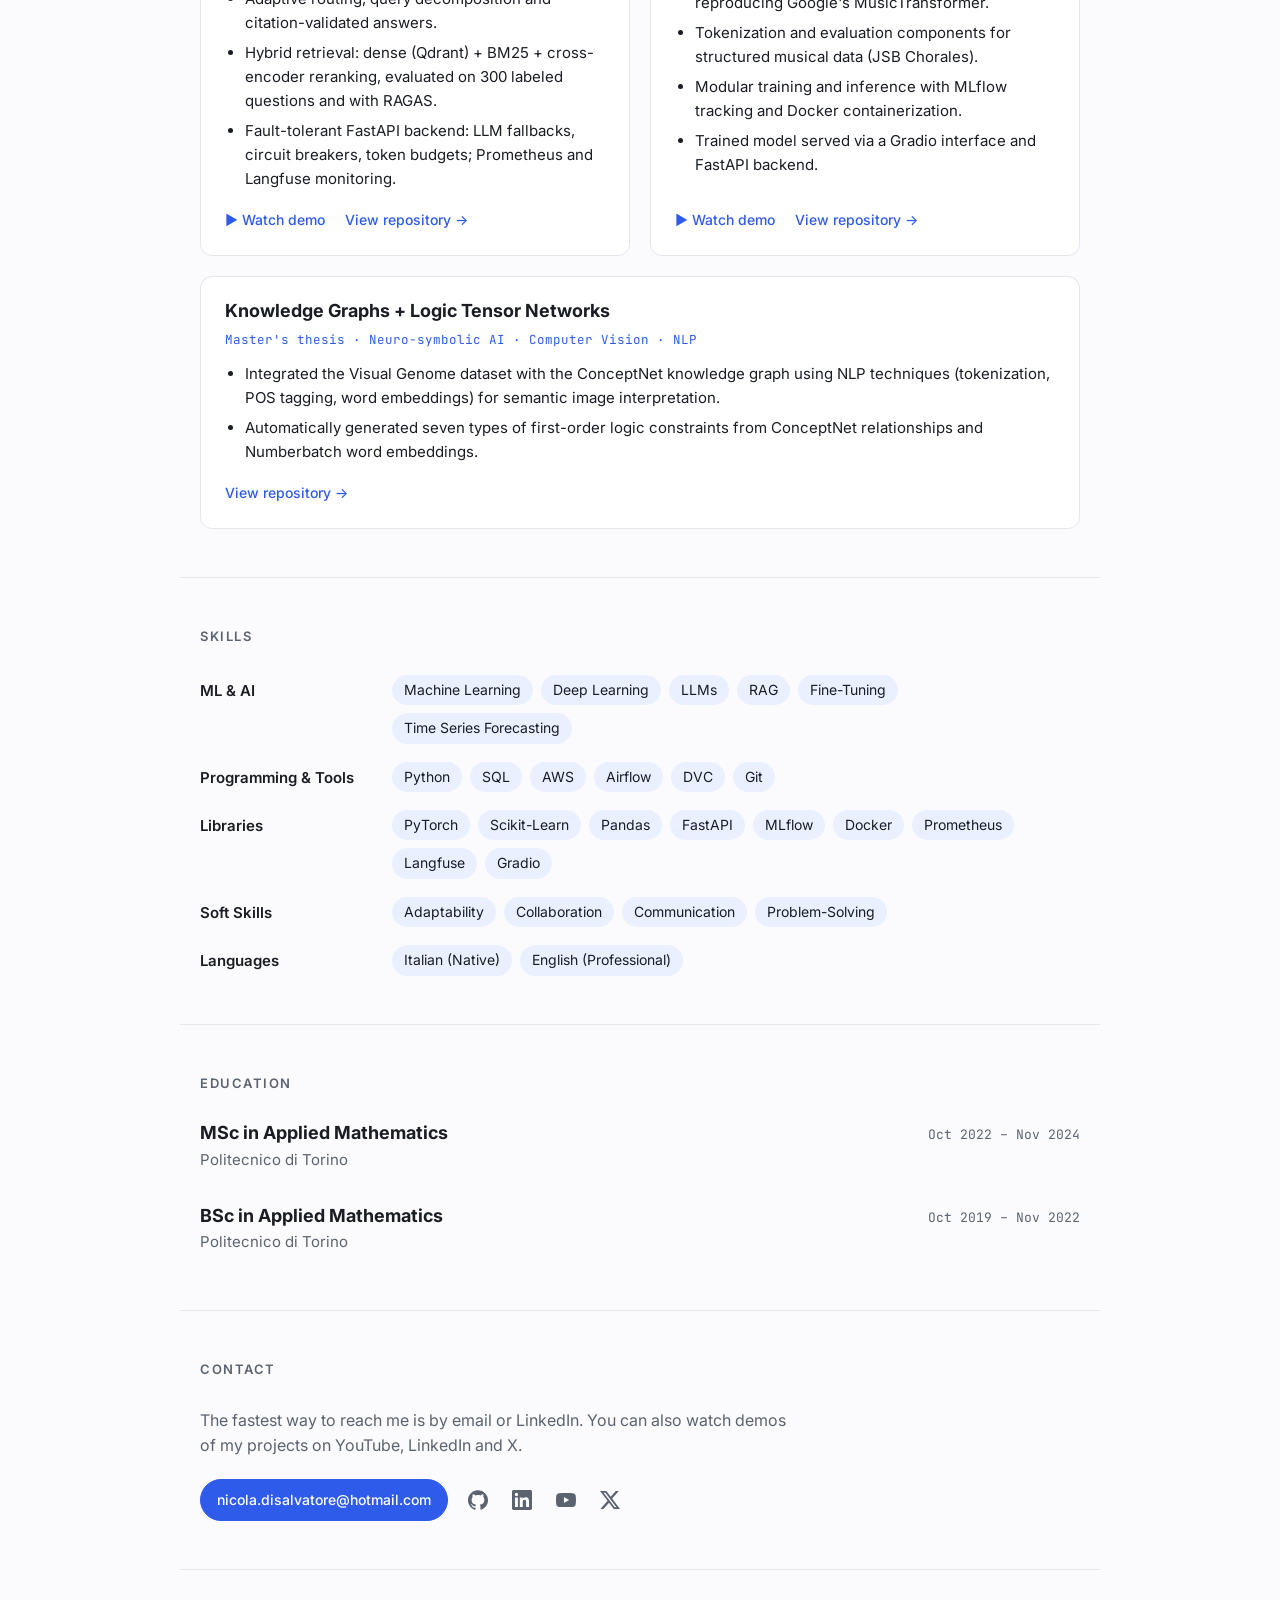
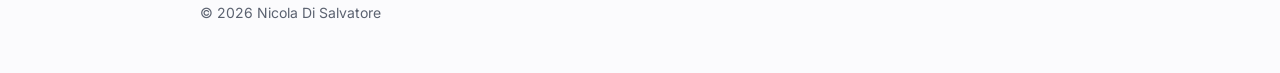
==== commit fae4ccb7: "Updated about section" ====
--- a/index.html
+++ b/index.html
@@ -39,7 +39,7 @@
       <img class="hero-photo" src="assets/avatar.jpg" alt="Portrait of Nicola Di Salvatore" width="132" height="132">
       <p class="eyebrow">Data Scientist</p>
       <h1>Nicola Di Salvatore</h1>
-      <p class="lead">I build production AI systems (agentic RAG, LLMs and MLOps) that deliver measurable business value.</p>
+      <p class="lead">I build AI systems (agentic RAG, LLMs and MLOps) that deliver measurable business value.</p>
       <p class="sublead">Data Scientist at Alten · MSc Applied Mathematics, Politecnico di Torino</p>
       <div class="cta">
         <a class="btn primary" href="https://github.com/NicolaDiSalvatore" target="_blank" rel="noopener">GitHub</a>
